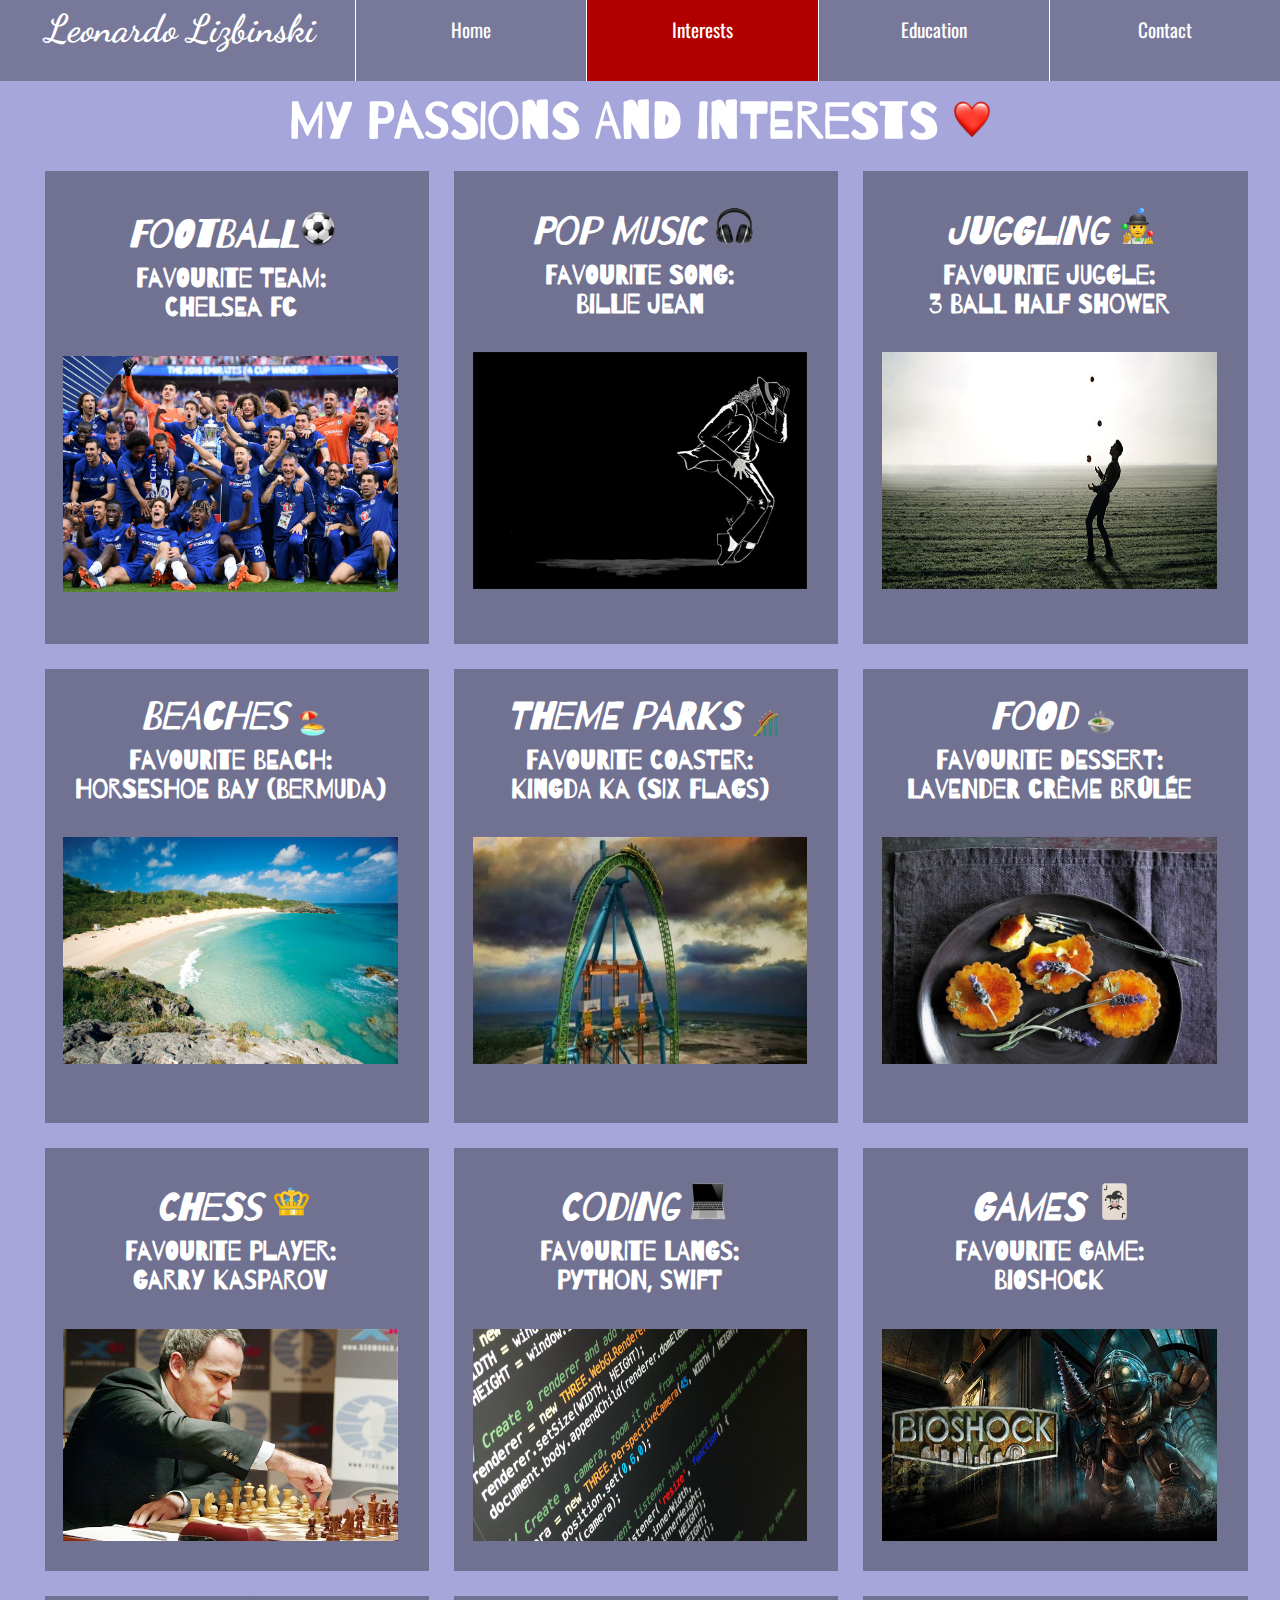
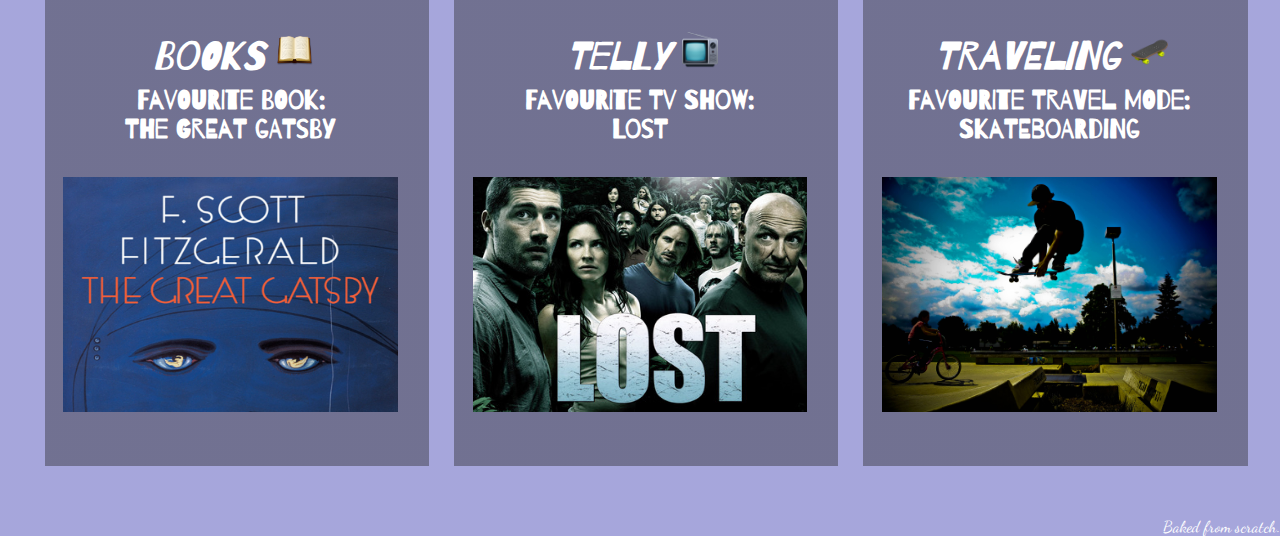
==== interests.html @ b44119ea "Add files via upload" ====
<!DOCTYPE html>
<html>
	<head>
		<meta charset="utf-8">
		<meta name="viewport" content="width=device-width" />
		<title>Leonardo's Personal Website</title>
		<link rel="icon" href="images/fav_green.ico">
    	<link href="css/style.css" rel="stylesheet" />
    	<link href="https://fonts.googleapis.com/css?family=Dancing+Script" rel="stylesheet">
    	<link href="https://fonts.googleapis.com/css?family=Barrio" rel="stylesheet">
    	<link href="https://fonts.googleapis.com/css?family=Oswald" rel="stylesheet">
    	<link href="https://fonts.googleapis.com/css?family=Bahiana" rel="stylesheet">
    	<link href="https://fonts.googleapis.com/css?family=Dancing+Script" rel="stylesheet">
		<body id="interests_body">
		<div id="gif_bg">
		</div>
			<header>
			<!-- Navigation Bar -->
			<div class="header_wrapper">
				<h1 id="logo"><a href="index.html">Leonardo Lizbinski</a></h1>
				<a id="home1" href="index.html">Home</a>
  				<!-- <a id="about1" href="about.html">About</a> -->
  				<a id="active1" href="interests.html">Interests</a>
  				<!-- <a id="social1" href="social.html">Social Media</a> -->
  				<a id="education1" href="education.html">Education</a>
  				<a id="contact1" href="contact.html">Contact</a>
			</header>
			<!-- Stuff I like -->
			<h1 id="passion">My Passions and Interests <img id="heart" src="images/heart.png" alt="heart"></h1>
			<div id="interests_wrapper">
				<div id="football">
				<h1 id="h1_apma"><center><em>Football<img id="ball" src="images/ball.png" alt="ball"></center></em></h1>
					<p><strong>Favourite Team: <br>Chelsea FC</p></strong>
					<img id="chelseafc" src="images/chelseafc.jpg" alt="chelseafc" height="200px" width="300px">
				</div>
				<div id="pop">
				<h1 id="h1_pop"><center><em>Pop Music <img id="note" src="images/note.png" alt="note"></em></center></h1>
					<p><strong>Favourite Song: <br>Billie Jean</p></strong>
					<img id="mj" src="images/mj.jpg" alt="mj" height="200px" width="300px">
				</div>
				<div id="juggling">
				<h1 id="h1_juggling"><center><em>Juggling <img id="throw" src="images/throw.png" alt="throw"></em></center></h1>
					<p><strong>Favourite Juggle: <br>3 Ball Half Shower</p></strong>
					<img id="jug" src="images/juggling.jpg" alt="juggling">
				</div>
				<div id="beaches">
				<h1 id="h1_beaches"><center><em>Beaches <img id="umb" src="images/umb.png" alt="umb"></em></center></h1>
					<p><strong>Favourite Beach: <br>Horseshoe Bay (Bermuda)</p></strong>
					<img id="sand" src="images/sand.jpg" alt="sand">
				</div>
				<div id="roller">
				<h1 id="h1_roller"><center><em>Theme Parks <img id="coast" src="images/coast.png" alt="coast"></em></center></h1>
					<p><strong>Favourite Coaster: <br>Kingda Ka (Six Flags)</p></strong>
					<img id="roll" src="images/roll.png" alt="roll">
				</div>
				<div id="food">
				<h1 id="h1_food"><center><em>Food <img id="yum" src="images/yum.png" alt="yum"></em></center></h1>
					<p><strong>Favourite Dessert: <br>Lavender Cr&#232;me Br&#251;l&#233;e </p></strong>
					<img id="lavender" src="images/lavender.jpg" alt="lavender">
				</div>
				<div id="chess">
				<h1 id="h1_chess"><center><em>Chess <img id="piece" src="images/piece.png" alt="piece"></em></center></h1>
					<p><strong>Favourite Player: <br>Garry Kasparov</p></strong>
					<img id="gary" src="images/gary.jpg" alt="gary">
				</div>
				<div id="coding">
				<h1 id="h1_biol"><center><em>Coding <img id="laptop" src="images/laptop.png" alt="laptop"></em></center></h1>
					<p><strong>Favourite Langs: <br>Python, Swift</p></strong>
					<img id="code" src="images/code.jpg" alt="code">
				</div>
				<div id="yugioh">
				<h1 id="h1_yugioh"><center><em>Games <img id="game" src="images/game.png" alt="game"></em></center></h1>
					<p><strong>Favourite Game: <br>Bioshock</p></strong>
					<img id="bioshock" src="images/bioshock.jpg" alt="bioshock">
				</div>
				<div id="book">
				<h1 id="h1_book"><center><em>Books <img id="pager" src="images/book.png" alt="pager"></em></center></h1>
					<p><strong>Favourite Book: <br>The Great Gatsby</p></strong>
					<img id="gatsby" src="images/gatsby.jpg" alt="gatsby">
				</div>
				<div id="telly">
				<h1 id="h1_tv"><center><em>Telly <img id="tv" src="images/tv.png" alt="tv"></em></center></h1>
					<p><strong>Favourite TV Show: <br>Lost</p></strong>
					<img id="lost" src="images/lost.jpg" alt="lost">
				</div>
				<div id="skateboard">
				<h1 id="h1_transport"><center><em>Traveling <img id="board" src="images/board.png" alt="board"></em></center></h1>
					<p><strong>Favourite Travel Mode: <br>Skateboarding</p></strong>
					<img id="skate" src="images/skate.jpg" alt="skate">
				</div>
			</div>
			<div id="footer1">
				<p>Baked from scratch.</p>
			</div>
		</body>
	</head>
</html>
---- css/style.css ----
/*Basic Body styling*/
#index{
	margin:0;
	padding:0;
	padding-top:60px;
	background:  linear-gradient(
      rgba(0, 102, 0, 0.35),
      rgba(0, 102, 0, 0.35)
    ),url("../images/social.gif") no-repeat center center fixed; 
    background-size: cover;
}

#about_body{
	margin:0;
	padding:0;
	padding-top:60px;
	background:  linear-gradient(
      rgba(255, 165, 0, 0.35), 
      rgba(255, 165, 0, 0.35)
    ),url("../images/mist.gif") no-repeat center center fixed; 
    background-size: cover;
}

#interests_body{
	margin:0;
	padding:0;
	padding-top:60px;
	background:  linear-gradient(
      rgba(0, 0, 153, 0.35), 
      rgba(0, 0, 153, 0.35)
    ),url("../images/about.gif") no-repeat center center fixed; 
    background-size: cover;
}

#social_body{
	margin:0;
	padding:0;
	padding-top:60px;
	background:  linear-gradient(
      rgba(178, 0, 0, 0.35), 
      rgba(178, 0, 0, 0.35)
    ),url("../images/social.gif") no-repeat center center fixed; 
    background-size: cover;
}

#education_body{
	margin:0;
	padding:0;
	padding-top:60px;	
	background:  linear-gradient(
      rgba(128, 0, 128, 0.35), 
      rgba(128, 0, 128, 0.35)
    ),url("../images/education.gif") no-repeat center center fixed; 
    background-size: cover;
}

#contact_body{
	margin:0;
	padding:0;
	padding-top:60px;
	background:  linear-gradient(
      rgba(255, 165, 0, 0.15), 
      rgba(255, 165, 0, 0.15)
    ),url("../images/contact.gif") no-repeat center center fixed; 
    background-size: cover;
}

/*Content Styling, meat of the body*/

.header_wrapper, .header2_wrapper{
	position: absolute;
	display: flex;
	top:0px;
	width:100%;
	height:9%;
	margin: 0;
	padding:0;
	align-items:center;
	background: linear-gradient(
      rgba(34, 34, 34, 0.35), 
      rgba(34, 34, 34, 0.35)
    );
    /*overflow: auto;*/
    white-space: nowrap;
}

.header_wrapper a{
	list-style-type: none;
	/*overflow: auto;*/
	background-color: transparent;
	float:left;
	display:inline-block;
	text-align: center;
	align-items: center;
	color:white;
	
	width:100%;
	height:100%;
	line-height:60px;
	text-decoration: none;
	font-family: 'Oswald', sans-serif;
	font-size: 1.5vw;
	border-left: 1px solid white; 


}

#passion, #sosh, #bruno, #bull, #contact_title, #intro_wrapper h1, #intro_wrapper h2{
	text-align: center;
	color: white;
	font-family: 'Barrio', cursive;
	font-size: 4vw;
	padding: 0;
	margin:0px;
	margin-top: 30px;
}

#intro_wrapper h2{
	color: white;
	font-size: 3vw;
	margin-top:10px;
}

#logo{
	/*line-height: 5px;*/
	margin-top: 20px;
	margin-left: 45px;
	padding-right: 40px;
	line-height: 60px;
	height: 100%;
}

#logo a{
	text-decoration: none;
	color: white;
	font-family: 'Dancing Script', cursive;
	font-size: 3vw;
	border: none;
}

#button2{
	text-decoration: none;
	color: white;
	font-family: 'Dancing Script', cursive;
	font-size: 3vw;
	border: none;
}

#img_portrait{
	display: block;
	margin: auto;
	margin-top:70px;
	margin-bottom: 0;
	padding-bottom: 0;
	width: 20%;
	height: 20%;
	border-radius: 50%;
	opacity:0.85;
}

/*img:hover{
	opacity: 0.5;
}*/


#brown_logo {
	height: 1.4%;
	width: 1.4%;
	padding-top: 10px;
}

@media screen and (max-width: 480px) {
    .header_wrapper {
    	position:absolute;
        height: 30px;
        /*background: none;*/
        overflow-x: visible;
        overflow-y: hidden;

    }
    .header_wrapper a{
        line-height: 30px;
        font-size: 1.75vw;
        padding-bottom:0;
        margin-bottom:0;
        padding-left: 10px;
        padding-right: 10px;
        background-color: none;
    }
    #passion, #sosh, #bruno, #contact_title, #intro_wrapper, #bull h1{
    	margin-top: 0px;
    	font-size: 30px;
    }
    #intro_wrapper h2{
    	font-size: 20px;
    }
    #logo{
    	margin-left: 10px;
		padding-right: 15px;
    }
    #img_portrait{
		display: block;
		margin: auto;
		margin-top:50px;
		margin-bottom: 0;
		padding-bottom: 0;
		width: 40%;
		height: 40%;
		border-radius: 50%;
	}
	#brown_logo {
	height: 3%;
	width: 3%;
	padding-top: 10px;
}
	
}

@media screen and (min-width: 481px) and (max-width: 700px) {
    .header_wrapper {
        height: 40px;
    }
    .header_wrapper a{
        line-height: 40px;
    }
}

@media screen and (min-width: 701px) and (max-width: 1200px){
    .header_wrapper {
        height: 50px;
    }
    .header_wrapper a{
        line-height: 50px;
    }
}

/*Footer styling*/
#footer {
    position: fixed;
    left: 0;
    bottom: 0;
    height: 25px;
    width: 100%;
    overflow:hidden;
}

#footer1 {
    position: relative;
    left: 0;
    bottom: 0;
    height: 25px;
    width: 100%;
    overflow:hidden;
}

#footer p, #footer1 p{
    line-height: 0px;
    text-align: right;
    font-family: 'Dancing Script', cursive;
    color:white;
}



/*Navigation Bar Styling*/
#active{
	background-color: #0f4d92;/*blue*/
}

#about:hover{
	background-color: #ffa500; /*orange*/
}

#interests:hover{
	background-color: #B20000; /*red*/
}

#social:hover{
	background-color: #B20000; /*red*/
}

#education:hover{
	background-color: #800080; /*purple*/
}

#contact:hover{
	background-color:#ffa500; /*orange*/
	color:black;
}

#active0{
	background-color: #ffa500; /*orange*/
	color:white;
}

.ind, .int, .soc, .edu, .abo{
	color:white;
}


#home0:hover{
	background-color: ‎#0f4d92;/*blue*/
	color:white;

}

#interests0:hover{
	background-color: #B20000; /*red*/
	color:white;

}

#social0:hover{
	background-color: #B20000; /*red*/
	color:white;

}

#education0:hover{
	background-color: #800080; /*purple*/
	color:white;

}

#contact0:hover{
	background-color:#ffa500; /*orange*/
	color:black;
}

#active1{
	background-color: #B20000;/*red*/
}

#about1:hover{
	background-color: #ffa500; /*orange*/
}

#home1:hover{
	background-color: #0f4d92; /*blue*/
}

#social1:hover{
	background-color: #B20000; /*red*/
	color:white;
}

#education1:hover{
	background-color: #800080; /*purple*/
	color:white;
}

#contact1:hover{
	background-color:#ffa500; /*orange*/
	color:black;
}

#active2{
	background-color: #B20000;/*red*/
	color:white;
}

#about2:hover{
	background-color: #ffa500; /*orange*/
	color:white;
}

#home2:hover{
	background-color: #0f4d92; /*blue*/
	color:white;
}

#interests2:hover{
	background-color: #B20000; /*red*/
	color:white;
}

#education2:hover{
	background-color: #800080; /*purple*/
	color:white;
}

#contact2:hover{
	background-color:#ffa500; /*orange*/
	color:black;
}

#active3{
	background-color: #800080;/*purple*/
	color:white;
}

#about3:hover{
	background-color: #ffa500; /*orange*/
	color:white;
}

#home3:hover{
	background-color: #0f4d92; /*blue*/
	color:white;
}

#interests3:hover{
	background-color: #B20000; /*red*/
	color:white;
}

#social3:hover{
	background-color: #B20000; /*red*/
	color:white;
}

#contact3:hover{
	background-color:#ffa500; /*orange*/
	/*color:black;*/
}

#active4{
	color:black;
	background-color:#ffa500; /*orange*/
}

#home4:hover{
	background-color: #0f4d92; /*blue*/
	color:white;
}

#about4:hover{
	background-color: #ffa500; /*orange*/
	color:white;
}

#interests4:hover{
	background-color: #B20000; /*red*/
	color:white;
}

#social4:hover{
	background-color: #B20000; /*red*/
	color:white;
}

#education4:hover{
	background-color: #800080; /*purple*/
	color:white;
}

/*Styling of tiny pictures*/


/*Styling of Headers*/




/*Head shot styling*/


#social_wrapper{
	display:flex;
	margin-top: 100px;
}

#outer_box{
	display: flex;
}

/*Made a clickable div around social media images*/
#box-link1 { 
	position: absolute;
	top: 24%;
	left:3%;
	width: 15%; 
	height: 30%; 
	background-color: transparent; 
}	

#box-link2 { 
	position: absolute;
	top: 24%;
	left:23%;
	width: 15%; 
	height: 30%; 
	background-color: transparent; 
}	

#box-link3 { 
	position: absolute;
	top: 24%;
	left:43%;
	width: 15%; 
	height: 30%; 
	background-color: transparent; 
}	

#box-link4 { 
	position: absolute;
	top: 24%;
	left:63%;
	width: 15%; 
	height: 30%; 
	background-color: transparent; 
}	
#box-link5 { 
	position: absolute;
	top: 24%;
	left:83%;
	width: 15%; 
	height: 30%; 
	background-color: transparent; 
}

/*Styling of images*/
#fb, #linkedin, #twitter, #git, #google{
	display: block;
	margin: auto;
	width: 13%;
	height: 13%;
	border-radius: 50%;
}


#heart, #smile {
	height: 3%;
	width: 3%;
	padding-top: 10px;
}

#ball {
	height: 11%;
	width: 11%;
	padding-top: 10px;
}

#pager {
	height: 10%;
	width: 10%;
	padding-top: 10px;
}

#laptop, #note, #piece, #throw, #game, #tv, #board {
	height: 10%;
	width: 10%;
	padding-top: 10px;
}

#bizz, #type, #dna, #umb, #coast, #yum, #light, #hosp, #writ {
	height: 7%;
	width: 7%;
	margin-bottom:-7px;
	padding-top: 10px;
}

#md, #cake, #cal, #tie, #spend, #free, #thumb, #thankful, #pwc, #health, #vaca, #child, #yes, #mouse, #tear {
	height: 3%;
	width: 3%;
	padding-top: 10px;
}

#brownie {
	height: 2%;
	width: 2%;
	padding-top: 10px;
}

#h1_csci, #h1_biol, #h1_apma, #h1_y1, #h1_y2, #h1_y3 {
	padding-left: 10%;
}

/*Contact Page styling*/
#contact_wrapper {
	text-align:center;
	padding-top: 20px;
}

/*Styling for the input fields in the contact form*/
#contact_wrapper input[type="text"] {
  padding: 10px;
  /*padding-left: 20px;*/
  width: 30%;
  height: auto;
  margin:2px;
  border: solid 1px #fff;
  box-shadow: inset 1px 1px 2px 0 #ffa500;
  background-color: black;
  /*padding-right: 120px;*/
  font-family: 'Merriweather', sans-serif;
   background:  linear-gradient(
      rgba(34, 34, 34, 0.4), 
      rgba(34, 34, 34, 0.4)
   );
   font-size: 1.5vw;
   color:white;
}

#contact_wrapper input[type="text"]:focus,
#contact_wrapper input[type="text"].focus {
  box-shadow: inset 1px 1px 2px 0 #ffa500;
}

#contact_wrapper textarea {
  padding: 10px;
  /*padding-left: 20px;*/
  width: 30%;
  height: 50%;
  margin:2px;
  border: solid 1px #fff;
  box-shadow: inset 1px 1px 2px 0 #ffa500;
  background-color: black;
  /*padding-right: 120px;*/
  font-family: 'Merriweather', sans-serif;
   background:  linear-gradient(
      rgba(34, 34, 34, 0.4), 
      rgba(34, 34, 34, 0.4)
   );
   font-size: 1.5vw;
   color:white;
}

#contact_wrapper textarea:focus,
#contact_wrapper textarea.focus {
  box-shadow: inset 1px 1px 2px 0 #ffa500;
}

/*Styling for interests page*/
#interests_wrapper{
	display:flex;
	flex-wrap: wrap;
	padding: 20px;
	text-align: center;
}

#football { 
	width:30%; 
	height:auto;
	 background:  linear-gradient(
      rgba(34, 34, 34, 0.4), 
      rgba(34, 34, 34, 0.4)
    );
	 padding-right:1%;
	 margin-left: 2%;
	 margin-bottom: 2%;
}

#coding, #pop, #beaches, #chess, #juggling, #yugioh, #roller, #food, #book, #telly, #skateboard { 
	width:30%; 
	height:auto;
	 background:  linear-gradient(
      rgba(34, 34, 34, 0.4), 
      rgba(34, 34, 34, 0.4)
    );
	 padding-right:1%;
	 margin-left: 2%;
	 margin-bottom: 2%;
}

#interests_wrapper p { 
	padding:8px; 
	margin-top:0;
	font-style:normal; 
	font-family: 'Barrio', cursive;
	font-size:2vw; 
	color:white; 
}
#interests_wrapper strong { 
	display:block; 
}

#interests_wrapper h1{
	font-family: 'Barrio', cursive;
	font-size: 3vw;
	color: white;
	margin-left:0;
	padding-left:5px;
	margin-bottom:0;
}

#chelseafc, #jug, #code, #bioshock, #mj, #gary, #sand, #roll, #lavender, #gatsby, #lost, #skate {
	width: 90%;
	height:50%;
	padding-bottom: 30px;
}


#contact_title{
	color:black;
	margin-bottom: 10px;
}

#intro_wrapper h1{
	color: black;
}

#passion_wrapper{
	display:flex;
	flex-wrap: wrap;
	padding: 20px;
	text-align: center;
}

#passion_wrapper p{
	text-align: left;
	color: white;
	font-family: 'Sansita', sans-serif; 
	font-size: 2vw;
	padding: 10px;
	margin:10px;
	padding-bottom:20px;

}

/*Styling for education page*/
#education_wrapper {
	display:flex;
	flex-wrap: wrap;
	padding: 20px;
	text-align: center;
}

#education_wrapper ol { 
	font-style:italic; font-family: 'Sansita', sans-serif; font-size:2vw; color:white;  
}
#education_wrapper p { 
	padding:8px; 
	font-style:normal; 
	font-family: 'Slabo 27px', serif; 
	font-size:1.2vw; 
	color:white; 
	border-left: 2px solid white; 
}
#education_wrapper strong { 
	display:block; 
}

#education_wrapper h1{
	font-family: 'Barrio', cursive;
	font-size:1.5vw; 
	color: white;
}

#education_wrapper2 {
	display:flex;
	flex-wrap: wrap;
	padding: 20px;
	text-align: center;
}

#education_wrapper2 ol { 
	font-style:italic; font-family: 'Sansita', sans-serif; font-size:2vw; color:white;  
}
#education_wrapper2 p { 
	padding:8px; 
	font-style:normal; 
	font-family: 'Slabo 27px', serif; 
	font-size:1.2vw; 
	color:white; 
	border-left: 2px solid white; 
}
#education_wrapper2 strong { 
	display:block; 
}

#education_wrapper2 h1{
	font-family: 'Barrio', cursive;
	font-size:1.5vw; 
	color: white;
}

#apma, #biol, #csci, #y1, #y2, #y3 { 
	width:30%; 
	 background:  linear-gradient(
      rgba(34, 34, 34, 0.4), 
      rgba(34, 34, 34, 0.4)
    );
	 padding-right:1%;
	 margin-left: 2%;
	 margin-bottom: 1%;

}



#brown_logo2 {
	height: 2%;
	width: 2%;
	padding-top: 20px;
}
#yale_logo2 {
	height: 7%;
	width: 7%;
	margin-left: -20px;
	margin-bottom: -15px;
	padding-top: 30px;
}

/*Styling for contact page button*/
#button2{
	font-family: 'Merriweather', sans-serif;
	background:  linear-gradient(
      rgba(255, 140, 0, 0.5), 
      rgba(255, 140, 0, 0.5)
    );
	color: black;
    padding: 10px 20px;
    text-align: center;
    text-decoration: none;
    display: inline-block;
    font-size: 1.5vw;
    margin: 4px 2px;
    border: none;
    border-radius: 7px;
    cursor: pointer;
}

#contact_wrapper button:hover{
	background:  linear-gradient(
      rgba(255, 140, 0, 1), 
      rgba(255, 140, 0, 1)
    );
}

/*Apply transparency to images when hovering*/

/*Styling for p text*/
#p_text { 
	width:100%; 
	height:80%;
	 background:  linear-gradient(
      rgba(34, 34, 34, 0.4), 
      rgba(34, 34, 34, 0.4)
    );
	 padding:;	
	 padding-right:10px;
	 margin-left: 20px;
	 margin-bottom: 20px;
}
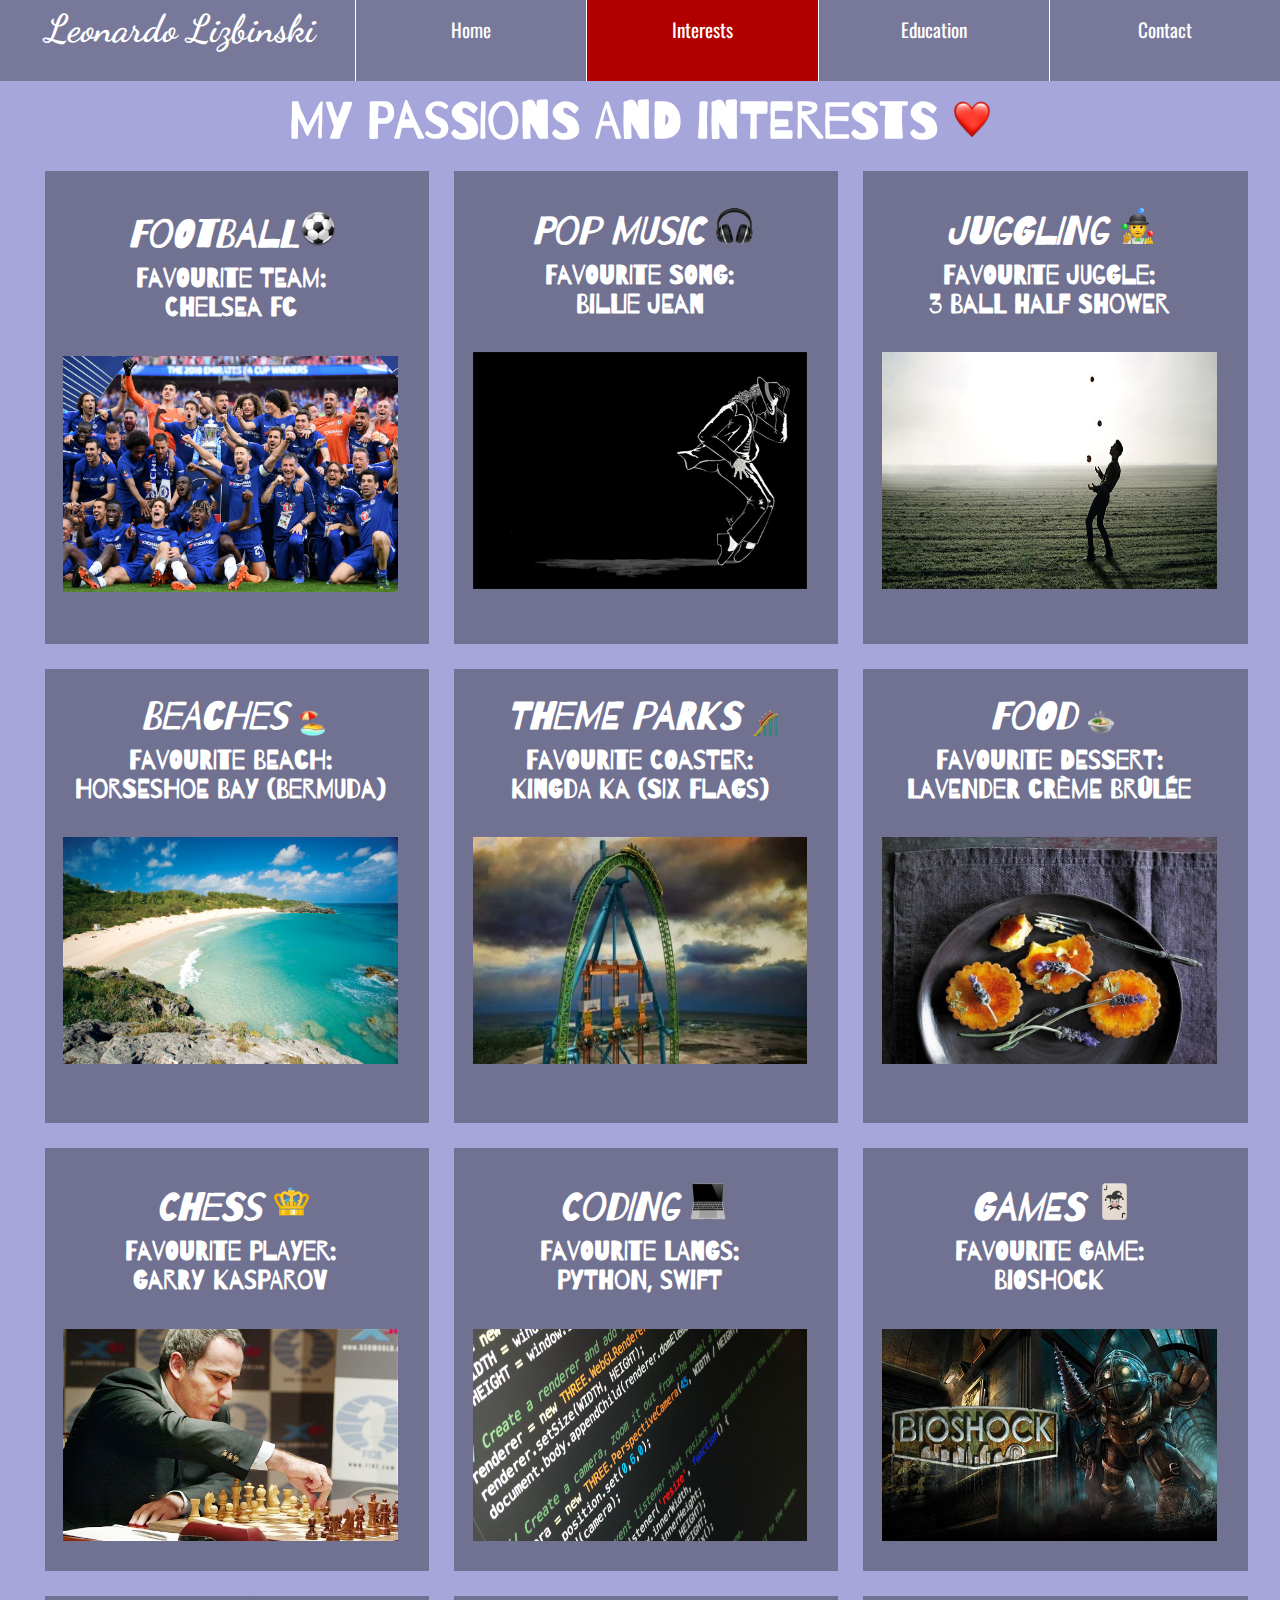
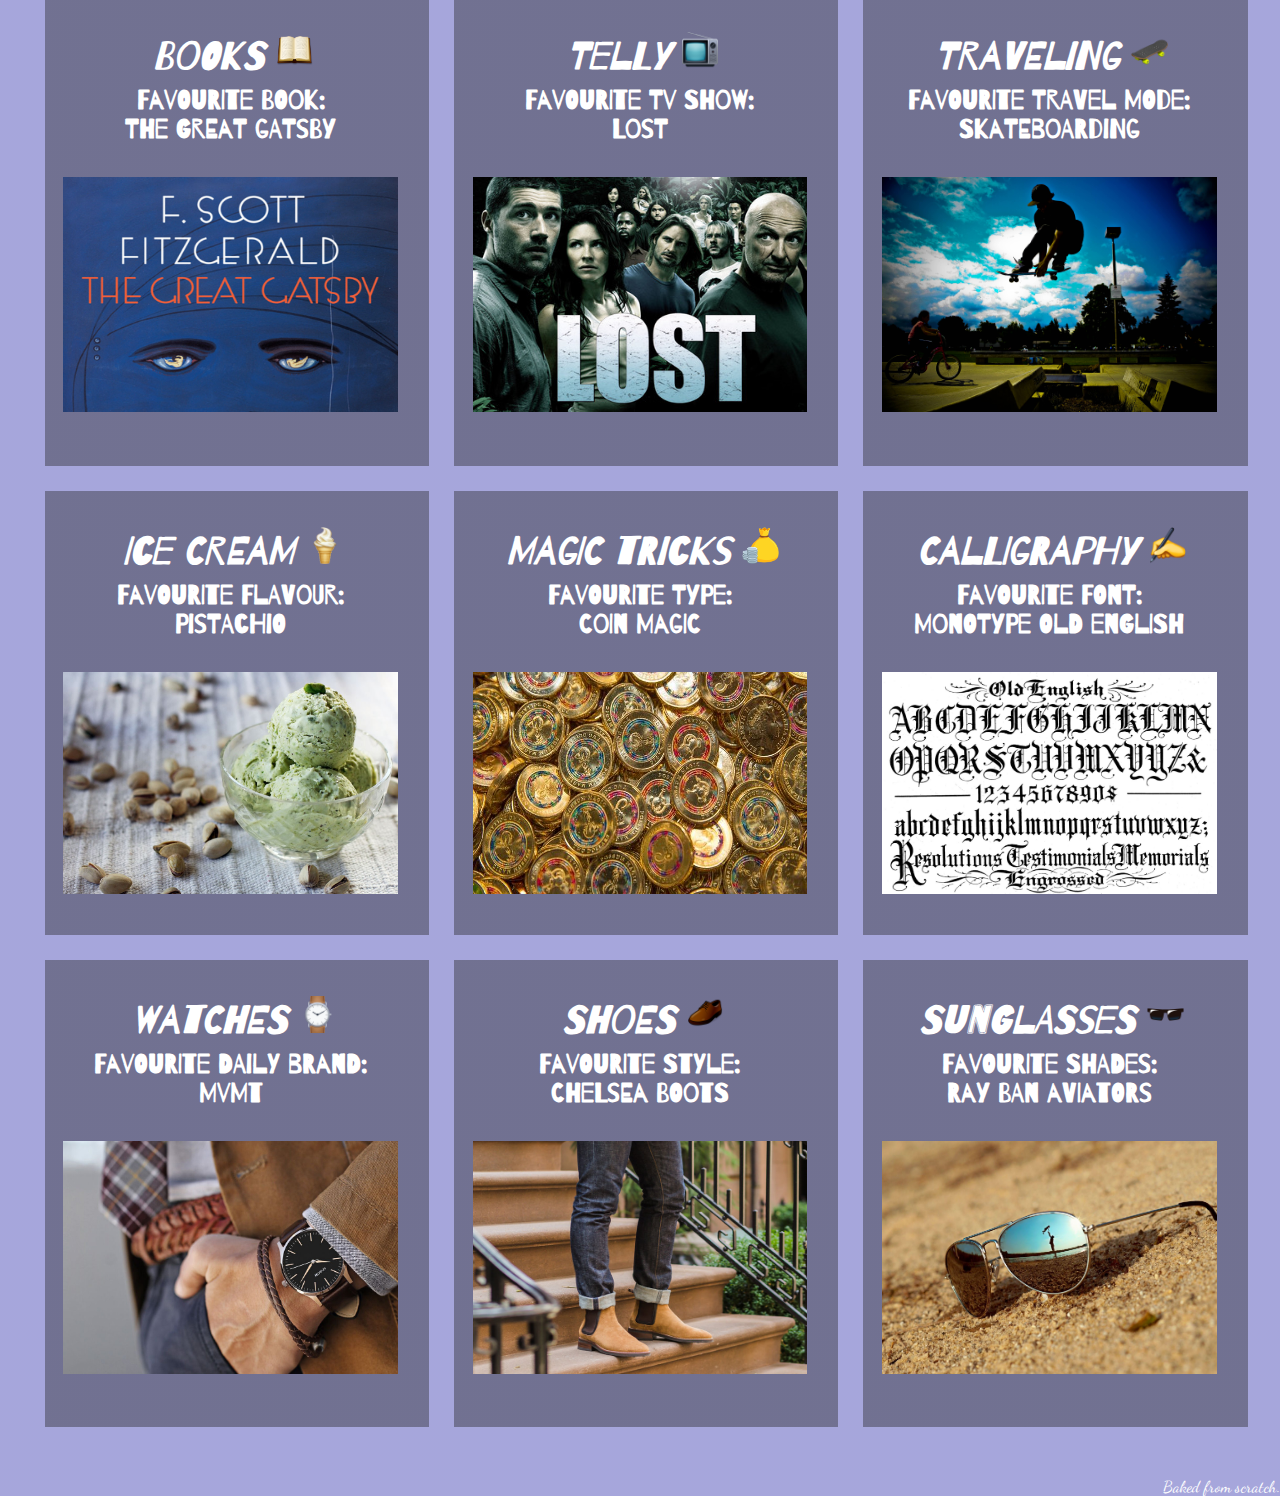
==== commit 3a73416e: "Add files via upload" ====
--- a/interests.html
+++ b/interests.html
@@ -88,6 +88,36 @@
 					<p><strong>Favourite Travel Mode: <br>Skateboarding</p></strong>
 					<img id="skate" src="images/skate.jpg" alt="skate">
 				</div>
+				<div id="icecream">
+				<h1 id="h1_cream"><center><em>Ice Cream <img id="cream" src="images/cream.png" alt="cream"></em></center></h1>
+					<p><strong>Favourite Flavour: <br>Pistachio</p></strong>
+					<img id="pistachio" src="images/pistachio.jpg" alt="pistachio">
+				</div>
+				<div id="magic">
+				<h1 id="h1_cream"><center><em>Magic Tricks <img id="show" src="images/show.png" alt="show"></em></center></h1>
+					<p><strong>Favourite Type: <br>Coin Magic</p></strong>
+					<img id="coin" src="images/coin.jpg" alt="coin">
+				</div>
+				<div id="calligraphy">
+				<h1 id="h1_font"><center><em>Calligraphy <img id="font" src="images/font.png" alt="font"></em></center></h1>
+					<p><strong>Favourite Font: <br>Monotype Old English</p></strong>
+					<img id="english" src="images/english.jpg" alt="english">
+				</div>
+				<div id="watches">
+				<h1 id="h1_clock"><center><em>Watches <img id="clock" src="images/clock.png" alt="clock"></em></center></h1>
+					<p><strong>Favourite Daily Brand: <br>MVMT</p></strong>
+					<img id="watch" src="images/watch.jpg" alt="watch">
+				</div>
+				<div id="shoes">
+				<h1 id="h1_shoe"><center><em>Shoes <img id="shoe" src="images/shoe.png" alt="shoe"></em></center></h1>
+					<p><strong>Favourite Style: <br>Chelsea Boots</p></strong>
+					<img id="boots" src="images/boots.jpg" alt="boots">
+				</div>
+				<div id="sun">
+				<h1 id="h1_shoe"><center><em>Sunglasses <img id="glasses" src="images/glasses.png" alt="glasses"></em></center></h1>
+					<p><strong>Favourite Shades: <br>Ray Ban Aviators</p></strong>
+					<img id="ray" src="images/ray.jpg" alt="ray">
+				</div>
 			</div>
 			<div id="footer1">
 				<p>Baked from scratch.</p>
--- a/css/style.css
+++ b/css/style.css
@@ -537,7 +537,7 @@
 	padding-top: 10px;
 }
 
-#laptop, #note, #piece, #throw, #game, #tv, #board {
+#laptop, #note, #piece, #throw, #game, #tv, #board, #cream, #show, #font, #clock, #shoe, #glasses {
 	height: 10%;
 	width: 10%;
 	padding-top: 10px;
@@ -641,7 +641,7 @@
 	 margin-bottom: 2%;
 }
 
-#coding, #pop, #beaches, #chess, #juggling, #yugioh, #roller, #food, #book, #telly, #skateboard { 
+#coding, #pop, #beaches, #chess, #juggling, #yugioh, #roller, #food, #book, #telly, #skateboard, #icecream, #magic, #calligraphy, #watches, #shoes, #sun { 
 	width:30%; 
 	height:auto;
 	 background:  linear-gradient(
@@ -674,7 +674,7 @@
 	margin-bottom:0;
 }
 
-#chelseafc, #jug, #code, #bioshock, #mj, #gary, #sand, #roll, #lavender, #gatsby, #lost, #skate {
+#chelseafc, #jug, #code, #bioshock, #mj, #gary, #sand, #roll, #lavender, #gatsby, #lost, #skate, #pistachio, #coin, #english, #watch, #boots, #ray {
 	width: 90%;
 	height:50%;
 	padding-bottom: 30px;
